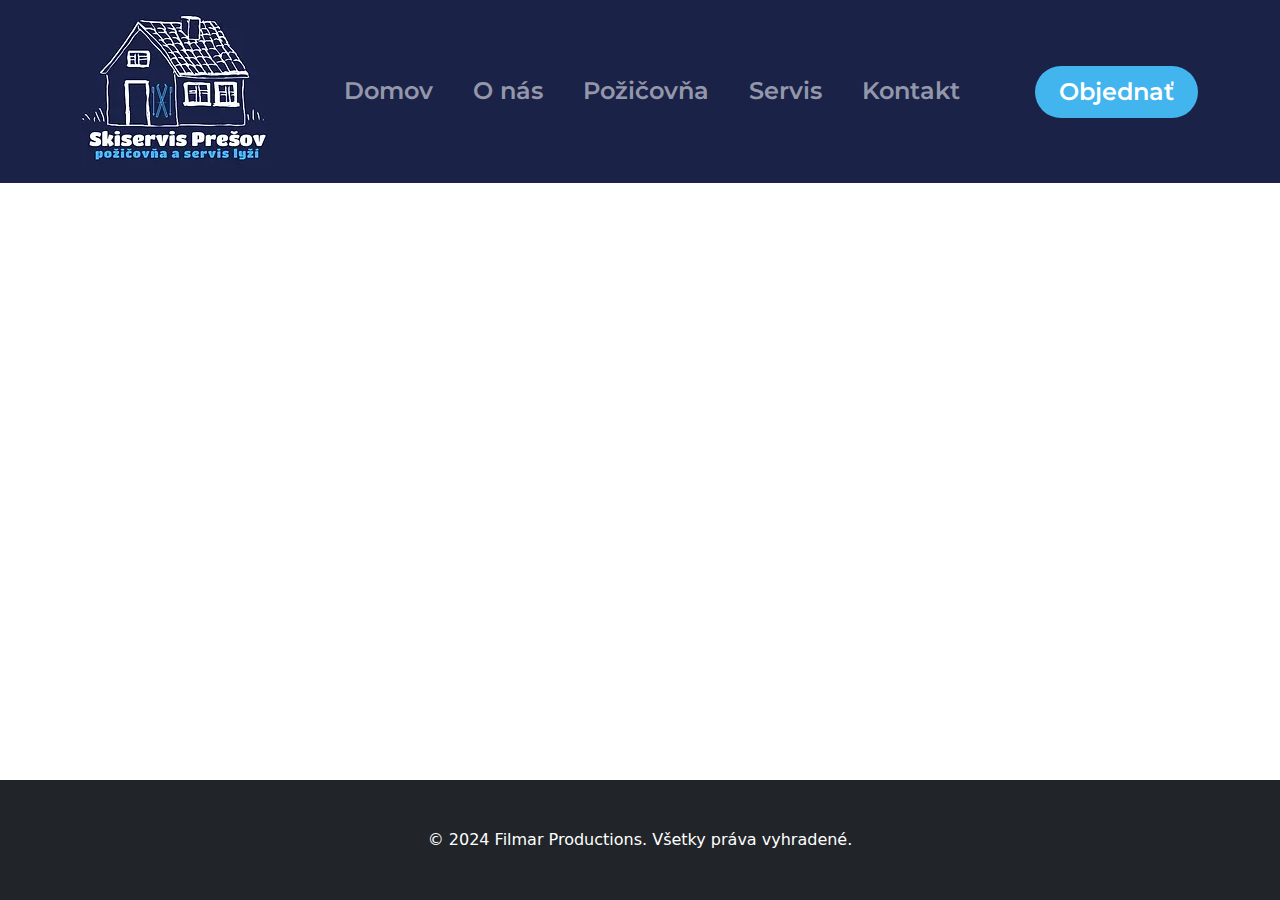
==== about.html @ d63921e6 "oprava" ====
<!DOCTYPE html>
<html lang="sk">
<head>
    <meta charset="utf-8">
    <meta name="viewport" content="width=device-width, initial-scale=1.0">
    <link href="https://cdn.jsdelivr.net/npm/bootstrap@5.3.3/dist/css/bootstrap.min.css" rel="stylesheet" integrity="sha384-QWTKZyjpPEjISv5WaRU9OFeRpok6YctnYmDr5pNlyT2bRjXh0JMhjY6hW+ALEwIH" crossorigin="anonymous">
    <link rel="stylesheet" type="text/css" href="css/style.css">
    <title>Požičovňa lyží Prešov - Skiservis Sabinovská</title>    
    <link rel="icon" sizes="192x192" href="images/icon.png" type="image/png">
    <meta name="description" content="Skiservis Prešov - požičovňa, predaj a servis lyží a lyžiarskeho výstroja, sezónne výpožičky setov pre deti aj dospelých, výstroj na lyžiarsky zájazd, krátkodobé výpožičky, servis a údržba lyží, bežecké lyže, snowboard">
</head>
<body>
    <header>
        <nav class="navbar navbar-expand-lg navbar-dark fs-4">
            <div class="container d-flex justify-content-between align-items-center">
                <a><img class="logo" src="images/logo.jpg" alt="logo"></a>
                <button class="navbar-toggler shadow-none border-0" type="button" data-bs-toggle="collapse" data-bs-target="#navbarSupportedContent" aria-controls="navbarSupportedContent" aria-expanded="false" aria-label="Toggle navigation">
                    <span class="navbar-toggler-icon"></span>
                </button>
              <div class="collapse navbar-collapse justify-content-center" id="navbarSupportedContent">
                <ul class="nav-text navbar-nav nav-underline text-nowrap">
                    <li class="nav-item p-1"><a class="nav-link" href="index.html">Domov</a></li>
                    <li class="nav-item p-1"><a class="nav-link" href="about.html">O nás</a></li>
                    <li class="nav-item p-1"><a class="nav-link" href="rental.html">Požičovňa</a></li>
                    <li class="nav-item p-1"><a class="nav-link" href="service.html">Servis</a></li>
                    <li class="nav-item p-1"><a class="nav-link" href="contact.html">Kontakt</a></li>
                </ul>
              </div>
              <a href="order.html"><button class="nav-text text-white shadow-none border-0 px-4 py-2 rounded-5 my-4">Objednať</button></a>
            </div>
          </nav>
    </header>

    <main>
        <div class="container-fluid">

        </div>
    </main>

    <footer class="bg-dark text-white p-5 fixed-bottom">
        <div class="container">            
          <div class="justify-content-center text-center">
            <p class="mb-0">&copy; 2024 Filmar Productions. Všetky práva vyhradené.</p>
          </div>
        </div>
    </footer>
    





    <script src="https://cdn.jsdelivr.net/npm/@popperjs/core@2.11.8/dist/umd/popper.min.js" integrity="sha384-I7E8VVD/ismYTF4hNIPjVp/Zjvgyol6VFvRkX/vR+Vc4jQkC+hVqc2pM8ODewa9r" crossorigin="anonymous"></script>
    <script src="https://cdn.jsdelivr.net/npm/bootstrap@5.3.3/dist/js/bootstrap.min.js" integrity="sha384-0pUGZvbkm6XF6gxjEnlmuGrJXVbNuzT9qBBavbLwCsOGabYfZo0T0to5eqruptLy" crossorigin="anonymous"></script>
</body>
</html>
---- css/style.css ----
@import url('https://fonts.googleapis.com/css2?family=Montserrat:ital,wght@0,100..900;1,100..900&display=swap');

nav {
    background-color: #1b2248;
}

header {
    font-family: "Montserrat", sans-serif;
    font-weight: 600;
    font-size: 18px;
}

header button {
    background-color: rgba(67, 181, 238, 1);
    font-weight: 600;
}

header button:hover {
    background-color: rgba(67, 181, 238, 0.8);
}

@media (max-width: 1200px) {
    .nav-text {
        font-size: 20px;
    }
}
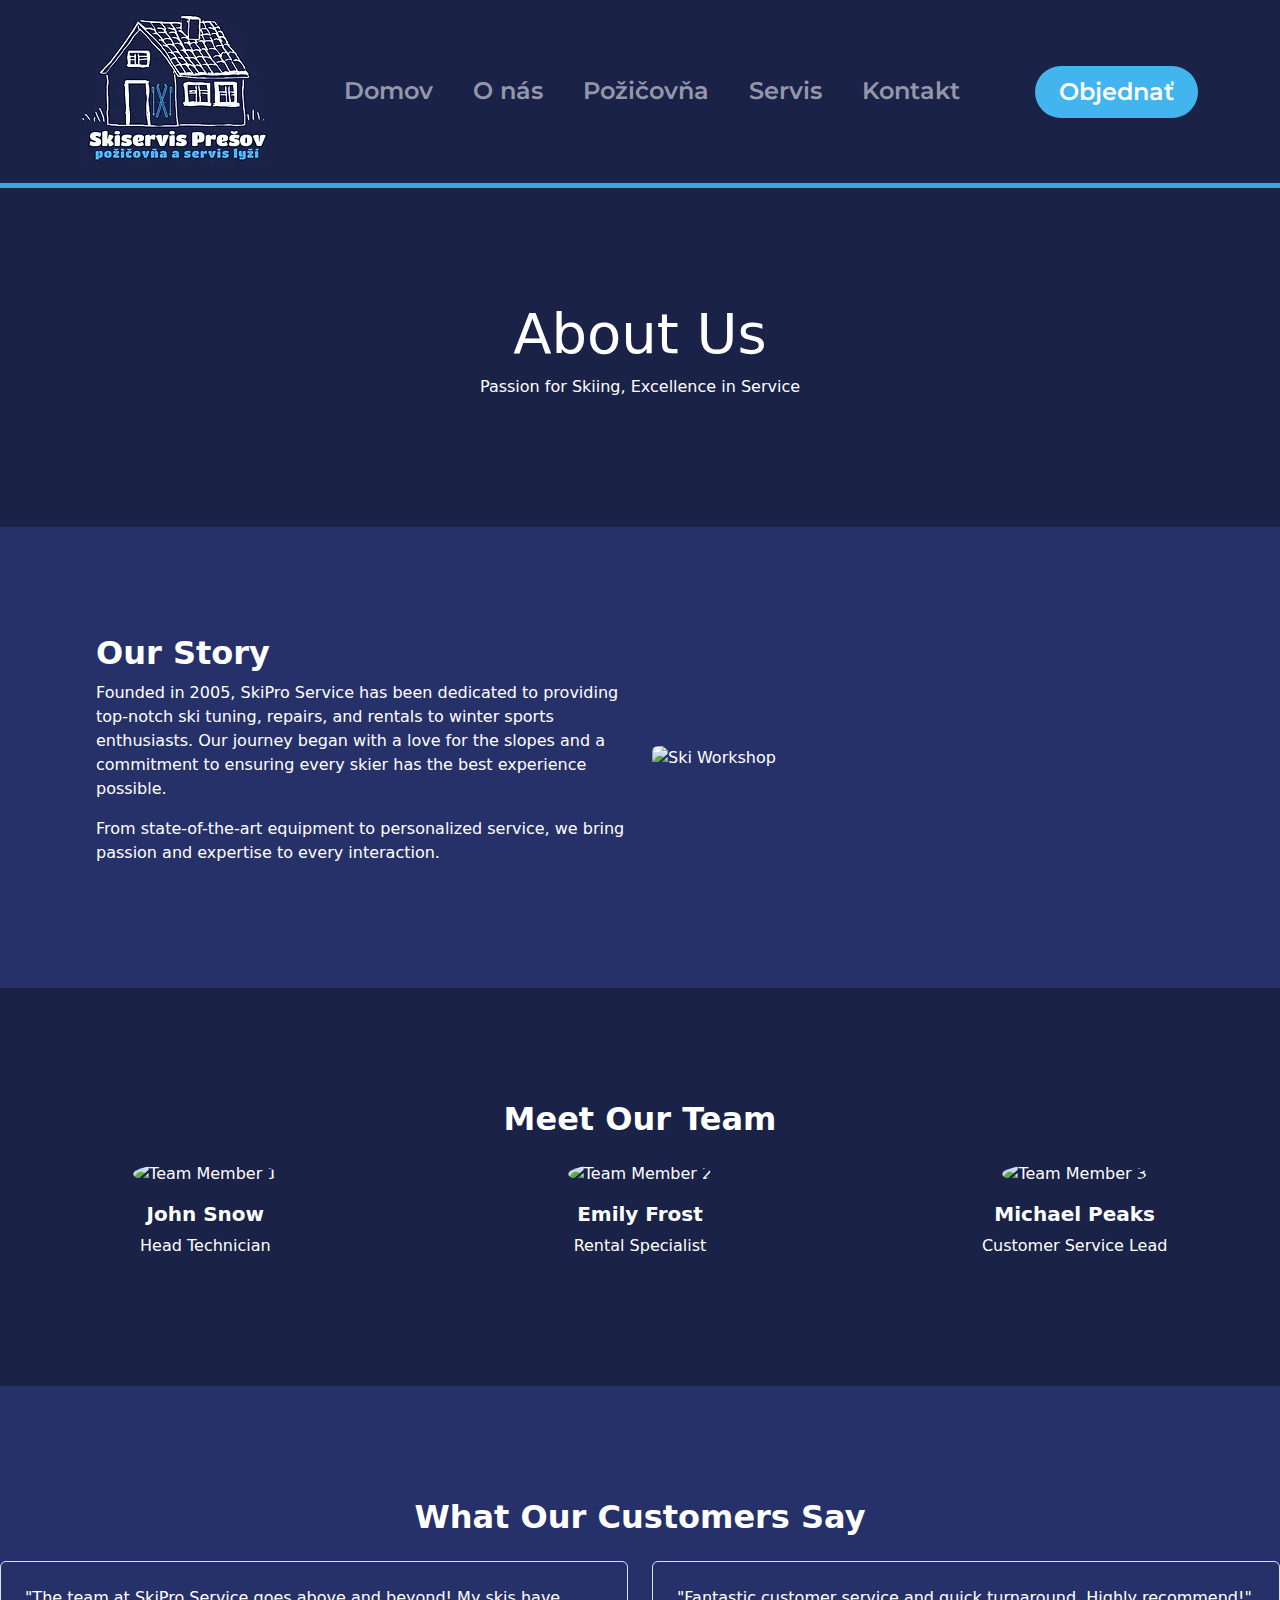
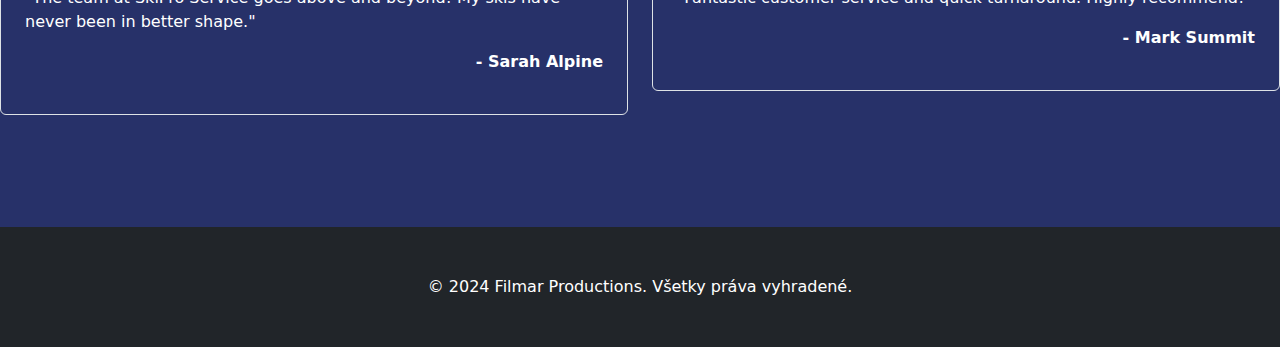
==== commit d095b9f2: "temp about, contact" ====
--- a/about.html
+++ b/about.html
@@ -32,17 +32,86 @@
     </header>
 
     <main>
-        <div class="container-fluid">
+      <section class="text-white text-center py-5">
+        <div class="container-fluid maintext2">
+            <h1 class="display-4">About Us</h1>
+            <p>Passion for Skiing, Excellence in Service</p>
+        </div>
+    </section>
 
+    <!-- Story Section -->
+    <section class="p-5 maintext1">
+        <div class="container-fluid maintext1 px-5">
+            <div class="row align-items-center">
+                <div class="col-md-6 align-items-center">
+                    <h2 class="fw-bold">Our Story</h2>
+                    <p>Founded in 2005, SkiPro Service has been dedicated to providing top-notch ski tuning, repairs, and rentals to winter sports enthusiasts. Our journey began with a love for the slopes and a commitment to ensuring every skier has the best experience possible.</p>
+                    <p>From state-of-the-art equipment to personalized service, we bring passion and expertise to every interaction.</p>
+                </div>
+                <div class="col-md-6">
+                    <img src="https://via.placeholder.com/500" alt="Ski Workshop" class="img-fluid rounded">
+                </div>
+            </div>
         </div>
+    </section>
+
+    <!-- Team Section -->
+    <section class="py-5">
+        <div class="container-fluid maintext2">
+            <h2 class="text-center fw-bold mb-4">Meet Our Team</h2>
+            <div class="row g-4">
+                <!-- Team Member 1 -->
+                <div class="col-md-4 text-center">
+                    <img src="https://via.placeholder.com/150" alt="Team Member 1" class="img-fluid rounded-circle mb-3">
+                    <h5 class="fw-bold">John Snow</h5>
+                    <p>Head Technician</p>
+                </div>
+                <!-- Team Member 2 -->
+                <div class="col-md-4 text-center">
+                    <img src="https://via.placeholder.com/150" alt="Team Member 2" class="img-fluid rounded-circle mb-3">
+                    <h5 class="fw-bold">Emily Frost</h5>
+                    <p>Rental Specialist</p>
+                </div>
+                <!-- Team Member 3 -->
+                <div class="col-md-4 text-center">
+                    <img src="https://via.placeholder.com/150" alt="Team Member 3" class="img-fluid rounded-circle mb-3">
+                    <h5 class="fw-bold">Michael Peaks</h5>
+                    <p>Customer Service Lead</p>
+                </div>
+            </div>
+        </div>
+    </section>
+
+    <!-- Testimonials Section -->
+    <section class="py-5 maintext1">
+        <div class="container-fluid maintext1">
+            <h2 class="text-center fw-bold mb-4">What Our Customers Say</h2>
+            <div class="row g-4">
+                <!-- Testimonial 1 -->
+                <div class="col-md-6">
+                    <div class="p-4 border rounded">
+                        <p>"The team at SkiPro Service goes above and beyond! My skis have never been in better shape."</p>
+                        <p class="fw-bold text-end">- Sarah Alpine</p>
+                    </div>
+                </div>
+                <!-- Testimonial 2 -->
+                <div class="col-md-6">
+                    <div class="p-4 border rounded">
+                        <p>"Fantastic customer service and quick turnaround. Highly recommend!"</p>
+                        <p class="fw-bold text-end">- Mark Summit</p>
+                    </div>
+                </div>
+            </div>
+        </div>
+    </section>
     </main>
 
-    <footer class="bg-dark text-white p-5 fixed-bottom">
-        <div class="container">            
-          <div class="justify-content-center text-center">
-            <p class="mb-0">&copy; 2024 Filmar Productions. Všetky práva vyhradené.</p>
-          </div>
+    <footer class="bg-dark text-white p-5">
+      <div class="container">            
+        <div class="justify-content-center text-center">
+          <p class="mb-0">&copy; 2024 Filmar Productions. Všetky práva vyhradené.</p>
         </div>
+      </div>
     </footer>
     
 
--- a/css/style.css
+++ b/css/style.css
@@ -1,6 +1,26 @@
 @import url('https://fonts.googleapis.com/css2?family=Montserrat:ital,wght@0,100..900;1,100..900&display=swap');
 
+body {
+    background-color: #1b2248;
+}
+
 nav {
+    background-color: #1b2248;
+    border-bottom: 5px solid rgba(67, 181, 238, 0.9);
+}
+
+main {
+    color: white;
+}
+
+.maintext1 {
+    padding: 5% 0;
+    background-color: #273169;
+
+}
+
+.maintext2 {
+    padding: 5% 0;
     background-color: #1b2248;
 }
 
@@ -23,4 +43,13 @@
     .nav-text {
         font-size: 20px;
     }
+}
+
+.c-item {
+    height: 600px;
+}
+
+.c-img {
+    height: 100%;
+    object-fit: cover;
 }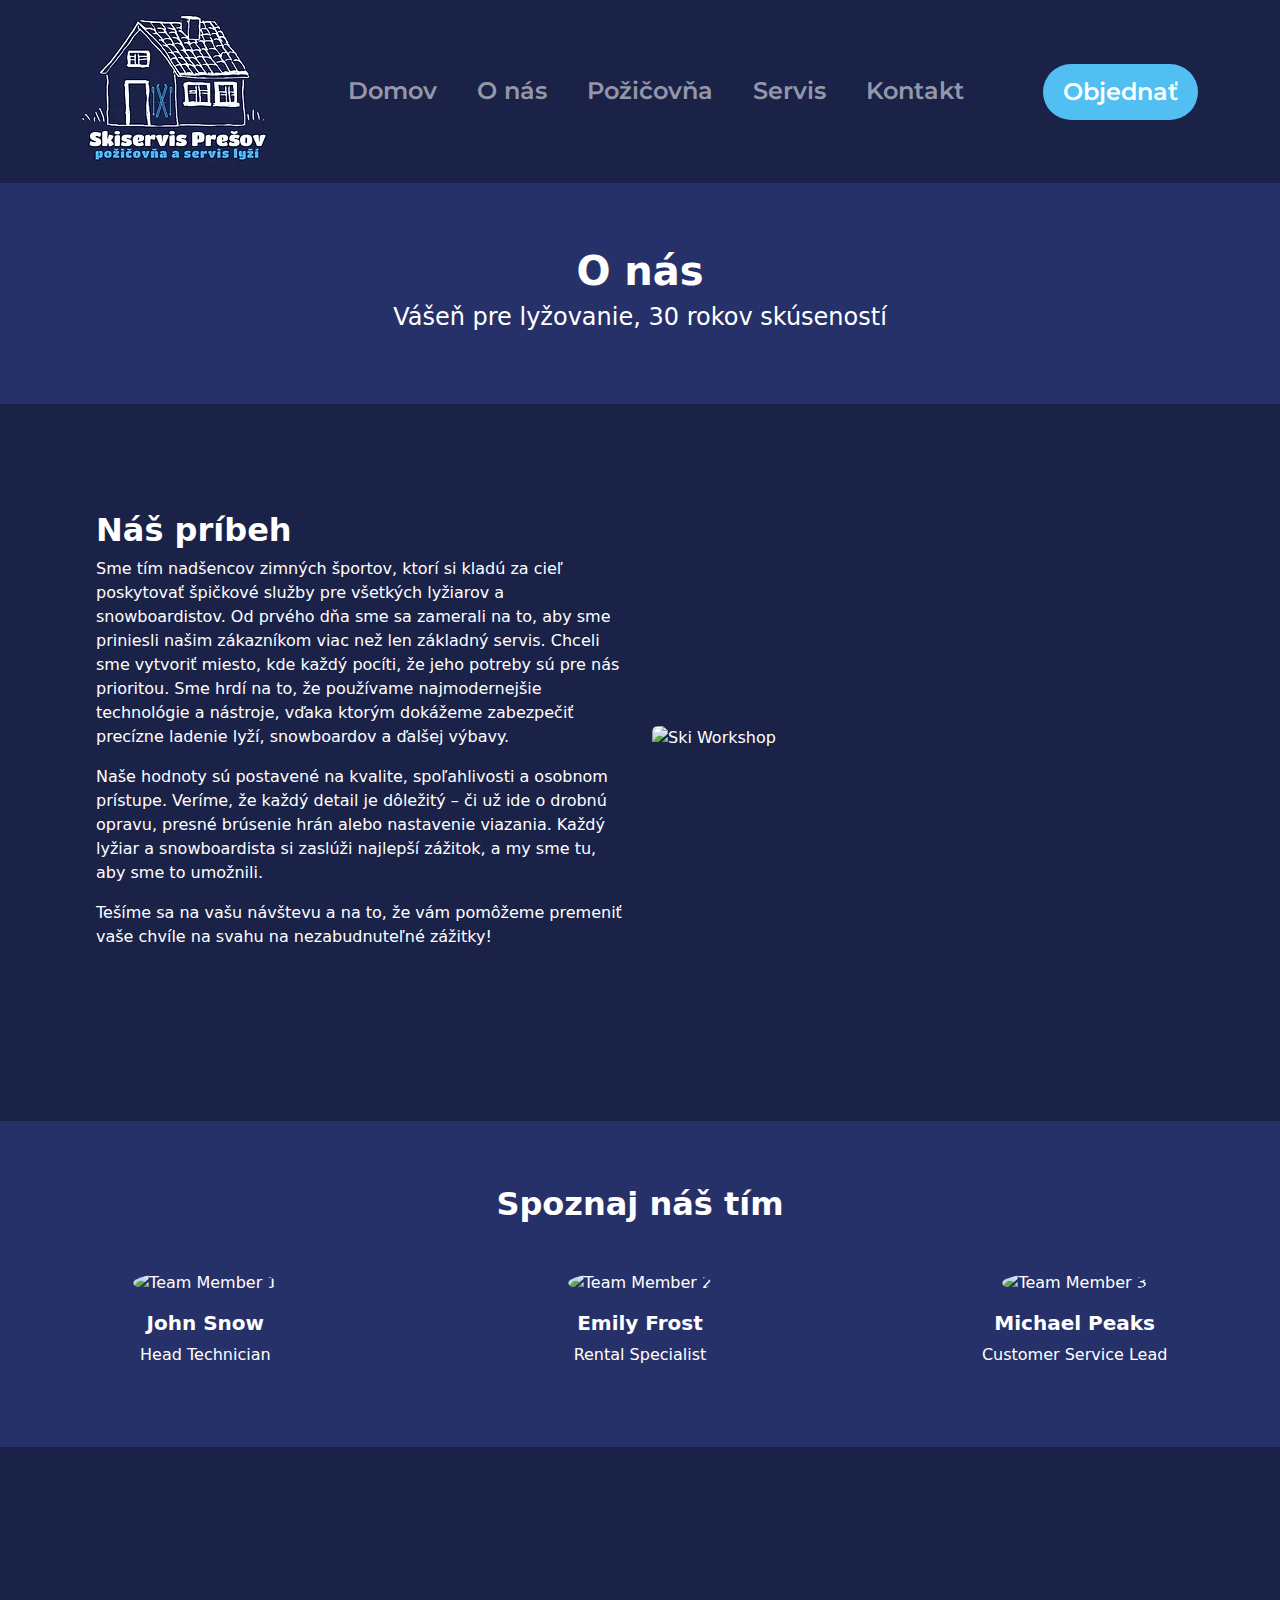
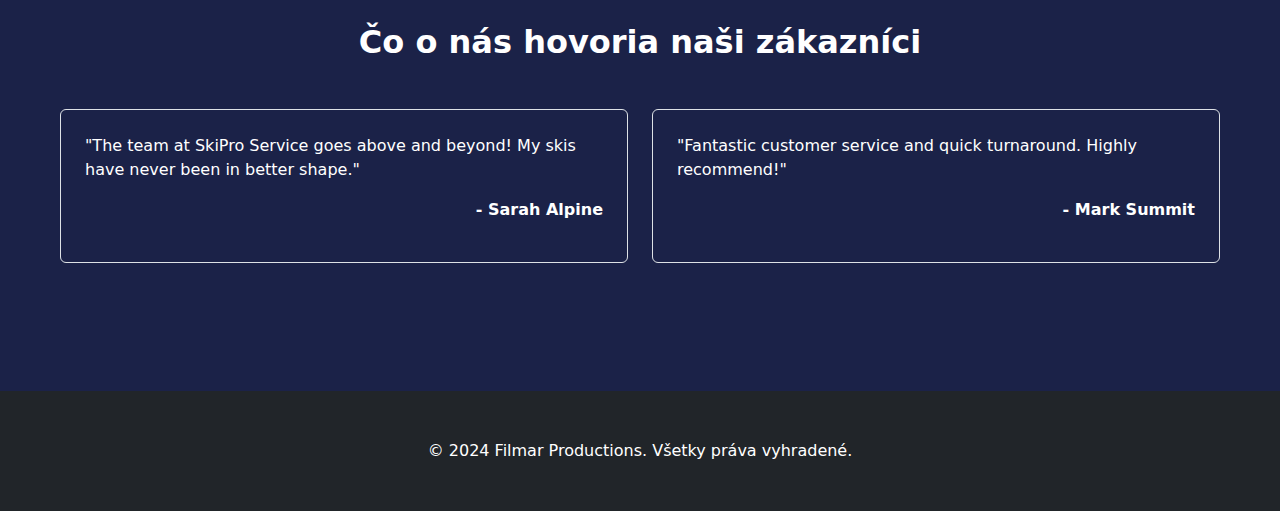
==== commit 56dd3a71: "uprava dizajnu domov, o nas" ====
--- a/about.html
+++ b/about.html
@@ -26,39 +26,45 @@
                     <li class="nav-item p-1"><a class="nav-link" href="contact.html">Kontakt</a></li>
                 </ul>
               </div>
-              <a href="order.html"><button class="nav-text text-white shadow-none border-0 px-4 py-2 rounded-5 my-4">Objednať</button></a>
+              <a href="order.html"><div class="custom-btn">Objednať</div></a>
             </div>
           </nav>
     </header>
 
     <main>
-      <section class="text-white text-center py-5">
-        <div class="container-fluid maintext2">
-            <h1 class="display-4">About Us</h1>
-            <p>Passion for Skiing, Excellence in Service</p>
+        <div class="maintext1">
+
+            <div class="row">
+              <div class="col-12 text-center">
+                <h1 class="fw-bold">O nás</h1>
+                <h4>Vášeň pre lyžovanie, 30 rokov skúseností</h4>
+
+              </div>
+            </div>
+  
         </div>
-    </section>
 
     <!-- Story Section -->
-    <section class="p-5 maintext1">
-        <div class="container-fluid maintext1 px-5">
+    <div class="p-5 maintext2">
+        <div class="container-fluid maintext2 px-5">
             <div class="row align-items-center">
-                <div class="col-md-6 align-items-center">
-                    <h2 class="fw-bold">Our Story</h2>
-                    <p>Founded in 2005, SkiPro Service has been dedicated to providing top-notch ski tuning, repairs, and rentals to winter sports enthusiasts. Our journey began with a love for the slopes and a commitment to ensuring every skier has the best experience possible.</p>
-                    <p>From state-of-the-art equipment to personalized service, we bring passion and expertise to every interaction.</p>
+                <div class="col-md-6">
+                    <h2 class="fw-bold">Náš príbeh</h2>
+                    <p>Sme tím nadšencov zimných športov, ktorí si kladú za cieľ poskytovať špičkové služby pre všetkých lyžiarov a snowboardistov. Od prvého dňa sme sa zamerali na to, aby sme priniesli našim zákazníkom viac než len základný servis. Chceli sme vytvoriť miesto, kde každý pocíti, že jeho potreby sú pre nás prioritou. Sme hrdí na to, že používame najmodernejšie technológie a nástroje, vďaka ktorým dokážeme zabezpečiť precízne ladenie lyží, snowboardov a ďalšej výbavy.</p>
+                    <p>Naše hodnoty sú postavené na kvalite, spoľahlivosti a osobnom prístupe. Veríme, že každý detail je dôležitý – či už ide o drobnú opravu, presné brúsenie hrán alebo nastavenie viazania. Každý lyžiar a snowboardista si zaslúži najlepší zážitok, a my sme tu, aby sme to umožnili.</p>
+                    <p>Tešíme sa na vašu návštevu a na to, že vám pomôžeme premeniť vaše chvíle na svahu na nezabudnuteľné zážitky!</p>
                 </div>
                 <div class="col-md-6">
                     <img src="https://via.placeholder.com/500" alt="Ski Workshop" class="img-fluid rounded">
                 </div>
             </div>
         </div>
-    </section>
+    </div>
 
     <!-- Team Section -->
-    <section class="py-5">
-        <div class="container-fluid maintext2">
-            <h2 class="text-center fw-bold mb-4">Meet Our Team</h2>
+    <div class="py-5">
+        <div class="container-fluid maintext1">
+            <h2 class="text-center fw-bold mb-5">Spoznaj náš tím</h2>
             <div class="row g-4">
                 <!-- Team Member 1 -->
                 <div class="col-md-4 text-center">
@@ -80,13 +86,13 @@
                 </div>
             </div>
         </div>
-    </section>
+    </div>
 
     <!-- Testimonials Section -->
-    <section class="py-5 maintext1">
-        <div class="container-fluid maintext1">
-            <h2 class="text-center fw-bold mb-4">What Our Customers Say</h2>
-            <div class="row g-4">
+    <div class="maintext2">
+        <div class="container-fluid maintext2">
+            <h2 class="text-center fw-bold mb-5">Čo o nás hovoria naši zákazníci</h2>
+            <div class="row g-4 mx-5">
                 <!-- Testimonial 1 -->
                 <div class="col-md-6">
                     <div class="p-4 border rounded">
@@ -103,7 +109,7 @@
                 </div>
             </div>
         </div>
-    </section>
+    </div>
     </main>
 
     <footer class="bg-dark text-white p-5">
--- a/css/style.css
+++ b/css/style.css
@@ -6,7 +6,6 @@
 
 nav {
     background-color: #1b2248;
-    border-bottom: 5px solid rgba(67, 181, 238, 0.9);
 }
 
 main {
@@ -24,19 +23,26 @@
     background-color: #1b2248;
 }
 
+
 header {
     font-family: "Montserrat", sans-serif;
     font-weight: 600;
     font-size: 18px;
 }
 
-header button {
-    background-color: rgba(67, 181, 238, 1);
+.custom-btn {
+    background-color: #51bff2;
+    color: white;
     font-weight: 600;
+    border: none;
+    border-radius: 30px;
+    padding: 10px 20px;
+    text-decoration: none;
+    display: inline-block;
 }
 
-header button:hover {
-    background-color: rgba(67, 181, 238, 0.8);
+.custom-btn:hover {
+    background-color: #45a6d6; 
 }
 
 @media (max-width: 1200px) {
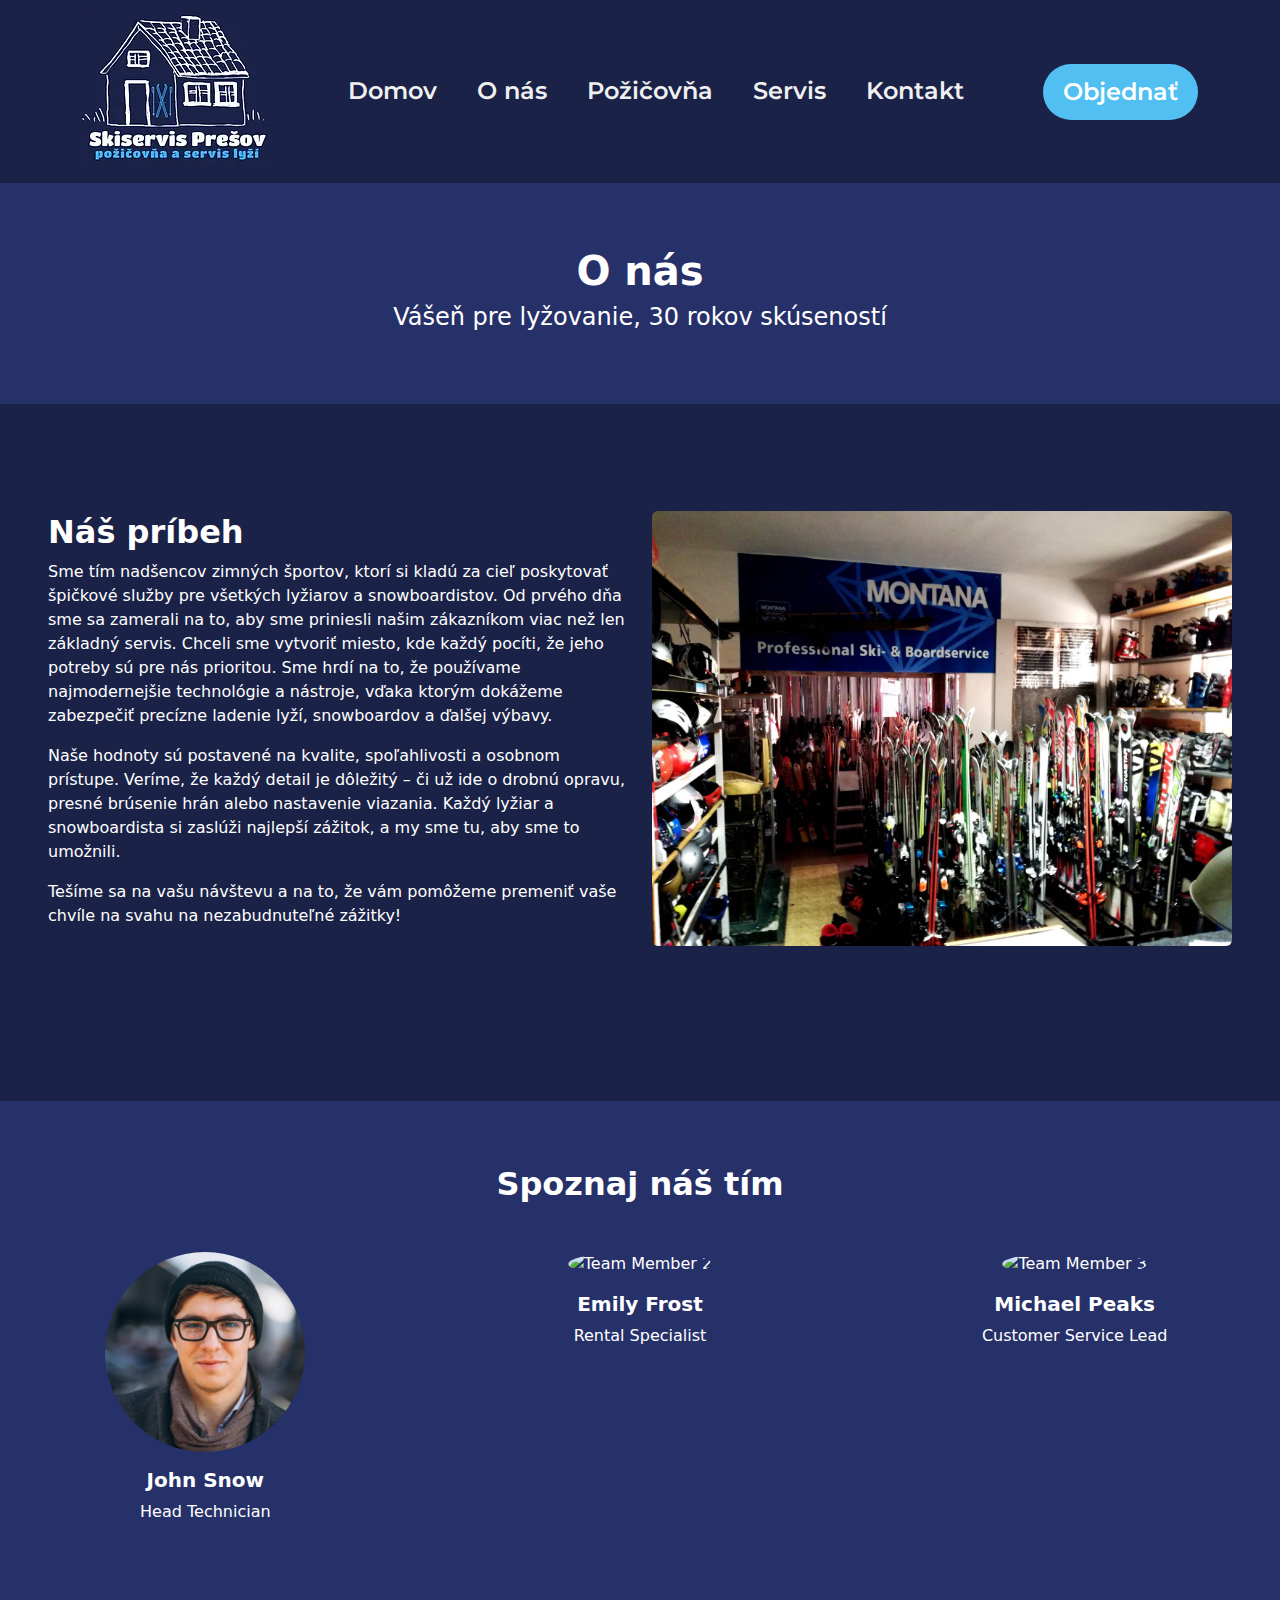
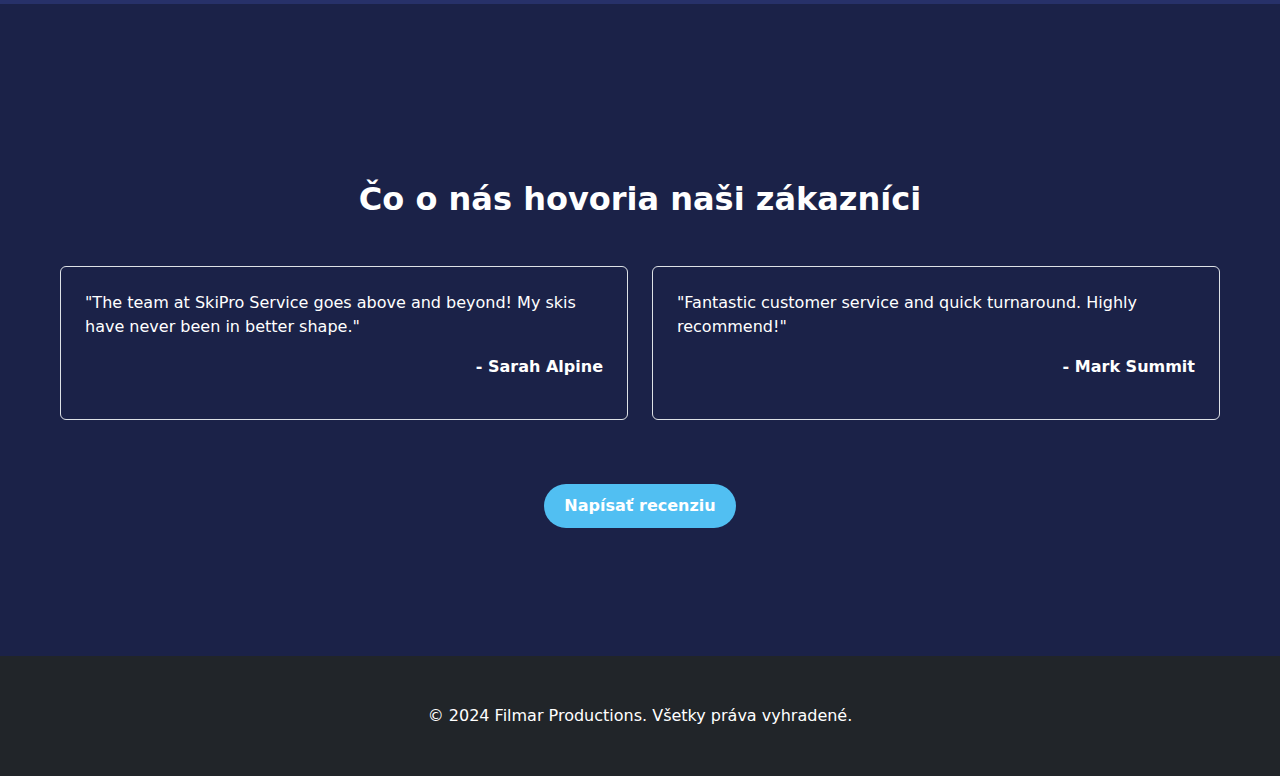
==== commit 493ad551: "design improvement" ====
--- a/about.html
+++ b/about.html
@@ -46,7 +46,7 @@
 
     <!-- Story Section -->
     <div class="p-5 maintext2">
-        <div class="container-fluid maintext2 px-5">
+        <div class="container-fluid maintext2">
             <div class="row align-items-center">
                 <div class="col-md-6">
                     <h2 class="fw-bold">Náš príbeh</h2>
@@ -55,7 +55,7 @@
                     <p>Tešíme sa na vašu návštevu a na to, že vám pomôžeme premeniť vaše chvíle na svahu na nezabudnuteľné zážitky!</p>
                 </div>
                 <div class="col-md-6">
-                    <img src="https://via.placeholder.com/500" alt="Ski Workshop" class="img-fluid rounded">
+                    <img src="images/aboutpic.jpg" alt="Ski Workshop" class="img-fluid rounded">
                 </div>
             </div>
         </div>
@@ -68,19 +68,19 @@
             <div class="row g-4">
                 <!-- Team Member 1 -->
                 <div class="col-md-4 text-center">
-                    <img src="https://via.placeholder.com/150" alt="Team Member 1" class="img-fluid rounded-circle mb-3">
+                    <img src="images/profile1.jpg" alt="Team Member 1" class="img-fluid rounded-circle mb-3 w-100" style="max-width: 200px; height: 200px; object-fit: cover;">
                     <h5 class="fw-bold">John Snow</h5>
                     <p>Head Technician</p>
                 </div>
                 <!-- Team Member 2 -->
                 <div class="col-md-4 text-center">
-                    <img src="https://via.placeholder.com/150" alt="Team Member 2" class="img-fluid rounded-circle mb-3">
+                    <img src="images/profile2.jpg" alt="Team Member 2" class="img-fluid rounded-circle mb-3 w-100" style="max-width: 200px; height: 200px; object-fit: cover;">
                     <h5 class="fw-bold">Emily Frost</h5>
                     <p>Rental Specialist</p>
                 </div>
                 <!-- Team Member 3 -->
                 <div class="col-md-4 text-center">
-                    <img src="https://via.placeholder.com/150" alt="Team Member 3" class="img-fluid rounded-circle mb-3">
+                    <img src="images/profile3.jpg" alt="Team Member 3" class="img-fluid rounded-circle mb-3 w-100" style="max-width: 200px; height: 200px; object-fit: cover;">
                     <h5 class="fw-bold">Michael Peaks</h5>
                     <p>Customer Service Lead</p>
                 </div>
@@ -108,6 +108,12 @@
                     </div>
                 </div>
             </div>
+
+            <div class="col-12 text-center pt-5">
+                <a href="#"><div class="custom-btn mt-3">Napísať recenziu</div></a>
+            </div>
+  
+
         </div>
     </div>
     </main>
--- a/css/style.css
+++ b/css/style.css
@@ -6,6 +6,10 @@
 
 nav {
     background-color: #1b2248;
+}
+
+.nav-link {
+    color: #f0f0f0;
 }
 
 main {
@@ -58,4 +62,54 @@
 .c-img {
     height: 100%;
     object-fit: cover;
-}+}
+
+
+.custom-caption {
+    top: 55%; 
+    left: 15%; 
+    transform: translateY(-50%); 
+    text-align: left; 
+    z-index: 2;
+}
+
+.custom-caption h1 {
+    font-size: 3rem; 
+    font-weight: bold;
+    color: #ffffff;
+    text-shadow: 8px 8px 20px rgba(0, 0, 0, 1); 
+}
+
+.custom-caption p {
+    font-size: 1.5rem; 
+    font-weight: bold;
+    text-shadow: 8px 8px 20px rgba(0, 0, 0, 1); 
+    margin-top: 10px;
+}
+
+.carousel-caption {
+    position: absolute;
+    width: auto; 
+    max-width: 50%; 
+}
+
+.overlay {
+    position: absolute;
+    top: 0;
+    left: 0;
+    width: 100%;
+    height: 100%;
+    background-color: rgba(0, 0, 0, 0.1); 
+    z-index: 1;
+}
+
+form {
+    background-color: #273169;
+}
+
+.accordion-button {
+    background-color: #273169; 
+    color: white;
+    padding: 1.5rem;
+    font-size: large;
+}
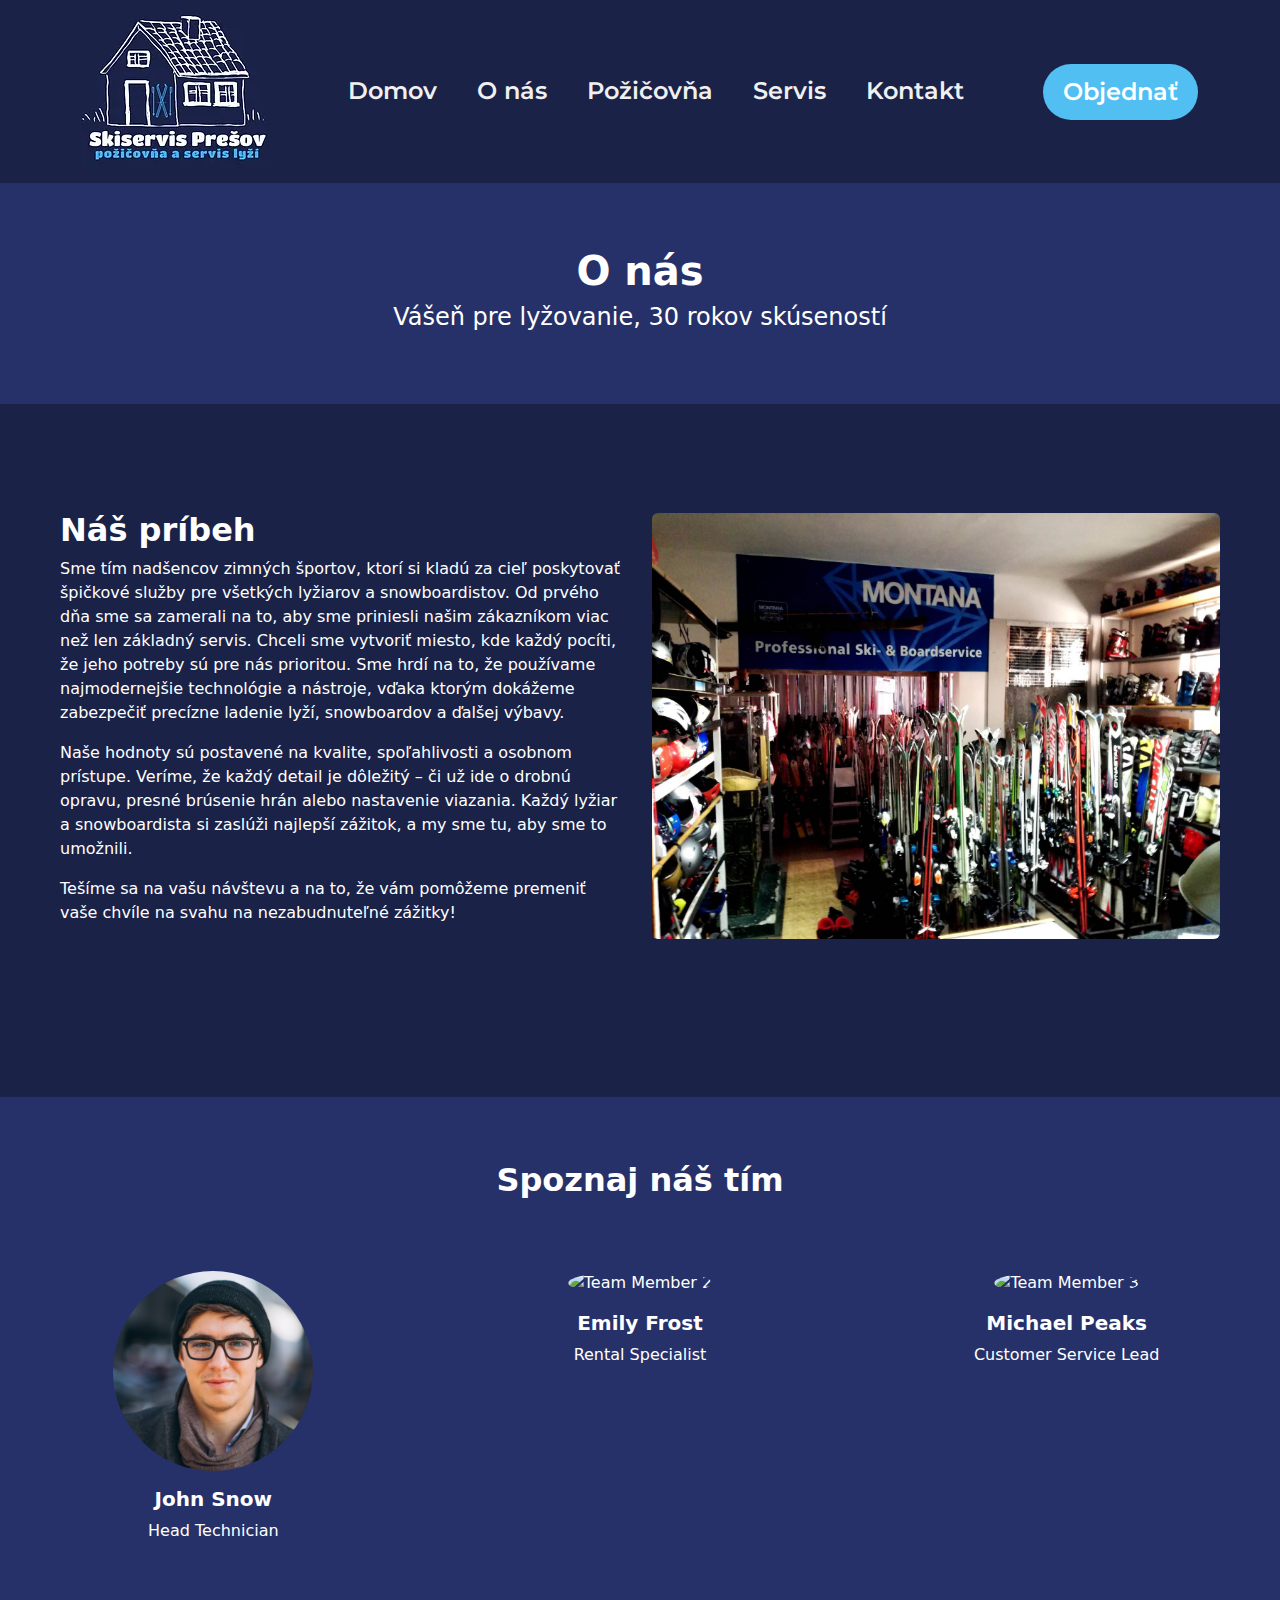
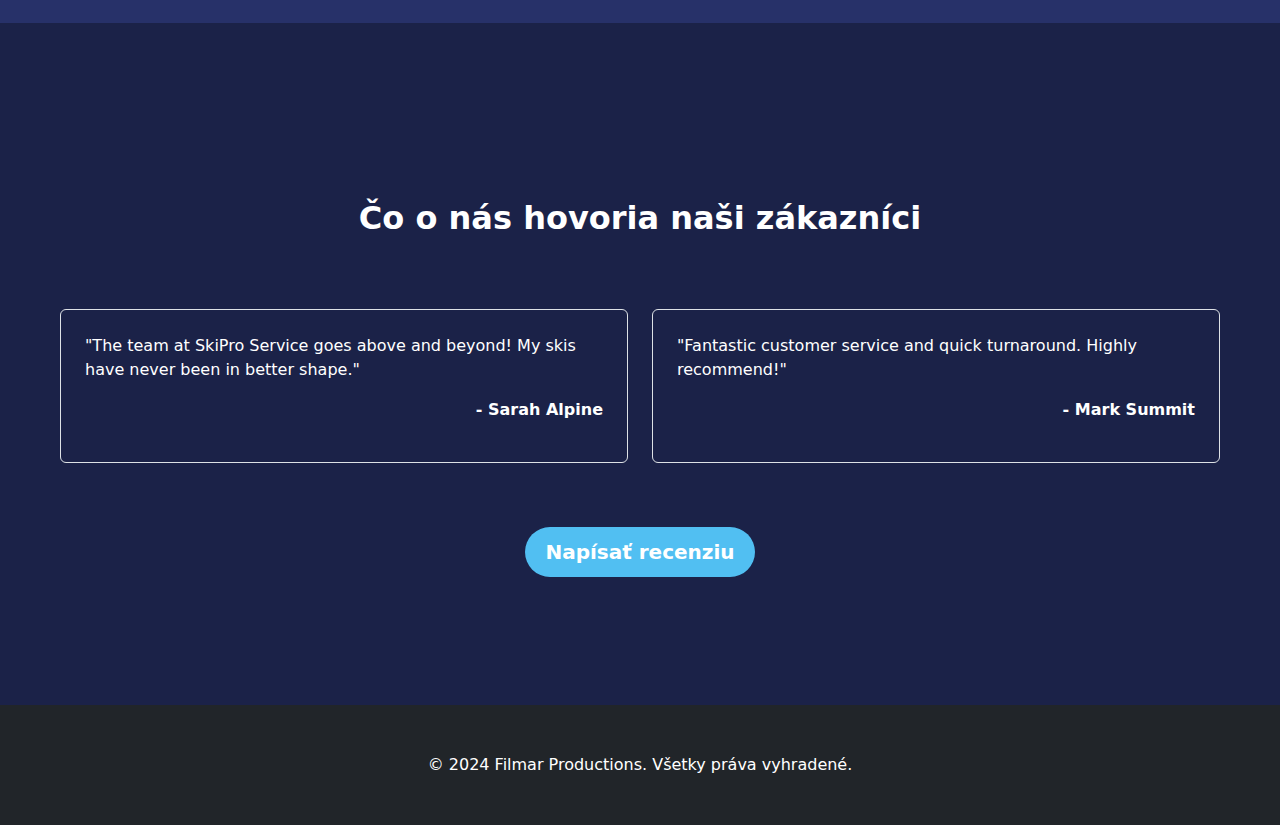
==== commit ae9f20b5: "rental. service final design" ====
--- a/about.html
+++ b/about.html
@@ -44,7 +44,6 @@
   
         </div>
 
-    <!-- Story Section -->
     <div class="p-5 maintext2">
         <div class="container-fluid maintext2">
             <div class="row align-items-center">
@@ -61,24 +60,20 @@
         </div>
     </div>
 
-    <!-- Team Section -->
     <div class="py-5">
         <div class="container-fluid maintext1">
             <h2 class="text-center fw-bold mb-5">Spoznaj náš tím</h2>
             <div class="row g-4">
-                <!-- Team Member 1 -->
                 <div class="col-md-4 text-center">
                     <img src="images/profile1.jpg" alt="Team Member 1" class="img-fluid rounded-circle mb-3 w-100" style="max-width: 200px; height: 200px; object-fit: cover;">
                     <h5 class="fw-bold">John Snow</h5>
                     <p>Head Technician</p>
                 </div>
-                <!-- Team Member 2 -->
                 <div class="col-md-4 text-center">
                     <img src="images/profile2.jpg" alt="Team Member 2" class="img-fluid rounded-circle mb-3 w-100" style="max-width: 200px; height: 200px; object-fit: cover;">
                     <h5 class="fw-bold">Emily Frost</h5>
                     <p>Rental Specialist</p>
                 </div>
-                <!-- Team Member 3 -->
                 <div class="col-md-4 text-center">
                     <img src="images/profile3.jpg" alt="Team Member 3" class="img-fluid rounded-circle mb-3 w-100" style="max-width: 200px; height: 200px; object-fit: cover;">
                     <h5 class="fw-bold">Michael Peaks</h5>
@@ -88,19 +83,16 @@
         </div>
     </div>
 
-    <!-- Testimonials Section -->
     <div class="maintext2">
         <div class="container-fluid maintext2">
             <h2 class="text-center fw-bold mb-5">Čo o nás hovoria naši zákazníci</h2>
             <div class="row g-4 mx-5">
-                <!-- Testimonial 1 -->
                 <div class="col-md-6">
                     <div class="p-4 border rounded">
                         <p>"The team at SkiPro Service goes above and beyond! My skis have never been in better shape."</p>
                         <p class="fw-bold text-end">- Sarah Alpine</p>
                     </div>
                 </div>
-                <!-- Testimonial 2 -->
                 <div class="col-md-6">
                     <div class="p-4 border rounded">
                         <p>"Fantastic customer service and quick turnaround. Highly recommend!"</p>
@@ -110,7 +102,7 @@
             </div>
 
             <div class="col-12 text-center pt-5">
-                <a href="#"><div class="custom-btn mt-3">Napísať recenziu</div></a>
+                <a href="#"><div class="custom-btn fs-5 mt-3">Napísať recenziu</div></a>
             </div>
   
 
--- a/css/style.css
+++ b/css/style.css
@@ -1,11 +1,20 @@
 @import url('https://fonts.googleapis.com/css2?family=Montserrat:ital,wght@0,100..900;1,100..900&display=swap');
 
+* {
+    margin: 0;
+    padding: 0;
+}
+
 body {
     background-color: #1b2248;
 }
 
 nav {
     background-color: #1b2248;
+}
+
+.row {
+    margin: 0;
 }
 
 .nav-link {
@@ -19,7 +28,6 @@
 .maintext1 {
     padding: 5% 0;
     background-color: #273169;
-
 }
 
 .maintext2 {
@@ -113,3 +121,118 @@
     padding: 1.5rem;
     font-size: large;
 }
+
+.accordion-button:after {
+    background-image: url("data:image/svg+xml,<svg xmlns='http://www.w3.org/2000/svg' viewBox='0 0 16 16' fill='%23cfe2ff'><path fill-rule='evenodd' d='M1.646 4.646a.5.5 0 0 1 .708 0L8 10.293l5.646-5.647a.5.5 0 0 1 .708.708l-6 6a.5.5 0 0 1-.708 0l-6-6a.5.5 0 0 1 0-.708z'/></svg>") !important;
+  }
+
+.card-rent {
+    background-color: #273169;
+}
+
+.card {
+    color:white;
+}
+
+.legend-step-1 {
+    background-color: #4CAF50; 
+}
+
+.legend-step-2 {
+    background-color: #2196F3;
+}
+
+.legend-step-3 {
+    background-color: #f44336;
+}
+
+.legend-step-4 {
+    background-color: #FF9800;
+}
+
+.legend-step-5 {
+    background-color: #9C27B0; 
+}
+
+.legend-step-6 {
+    background-color: #adb935;
+}
+
+.card-offer {
+    background-color: #273169;
+}
+
+.legend-card {
+    border-radius: 10px;
+    padding: 5px;
+    margin: 10px 0;
+}
+
+.legend-circle {
+    width: 25px;
+    height: 25px;
+    border-radius: 50%;
+    display: inline-block;
+    margin-right: 5px;
+    color: white;
+    text-align: center;
+}
+
+.highlight {
+    color: #3fff22;
+    font-weight: bold;
+}
+
+.section-heading {
+    font-weight: bold;
+    margin-bottom: 20px;
+}
+
+.gallery img {
+    border-radius: 8px;
+    transition: transform 0.3s ease;
+}
+
+.gallery img:hover {
+    transform: scale(1.05);
+}
+
+.table-section {
+    background: #1b2248;
+    border-radius: 10px;
+}
+
+.table-section th {
+    background-color: #51bff2;
+    border: 1px solid #45a6d6;
+    color: white;
+    font-weight: 700;
+    font-size: large;
+    padding: 12px;
+}
+
+.table-section td {
+    background-color: #2c3c82;
+    color: white;
+    padding: 10px;
+}
+
+.table-section tr:nth-child(even) td {
+    background-color: #1b2248;
+}
+
+.table-section tr:hover td {
+    background-color: #45a6d6;
+    color: white;
+    transition: background-color 0.3s ease;
+}
+
+.table-section .table-bordered {
+    border: 1px solid #45a6d6;
+    margin: 0px;
+}
+
+.table-secondary td {
+    background-color: #51bff2;
+    border: 1px solid #45a6d6
+}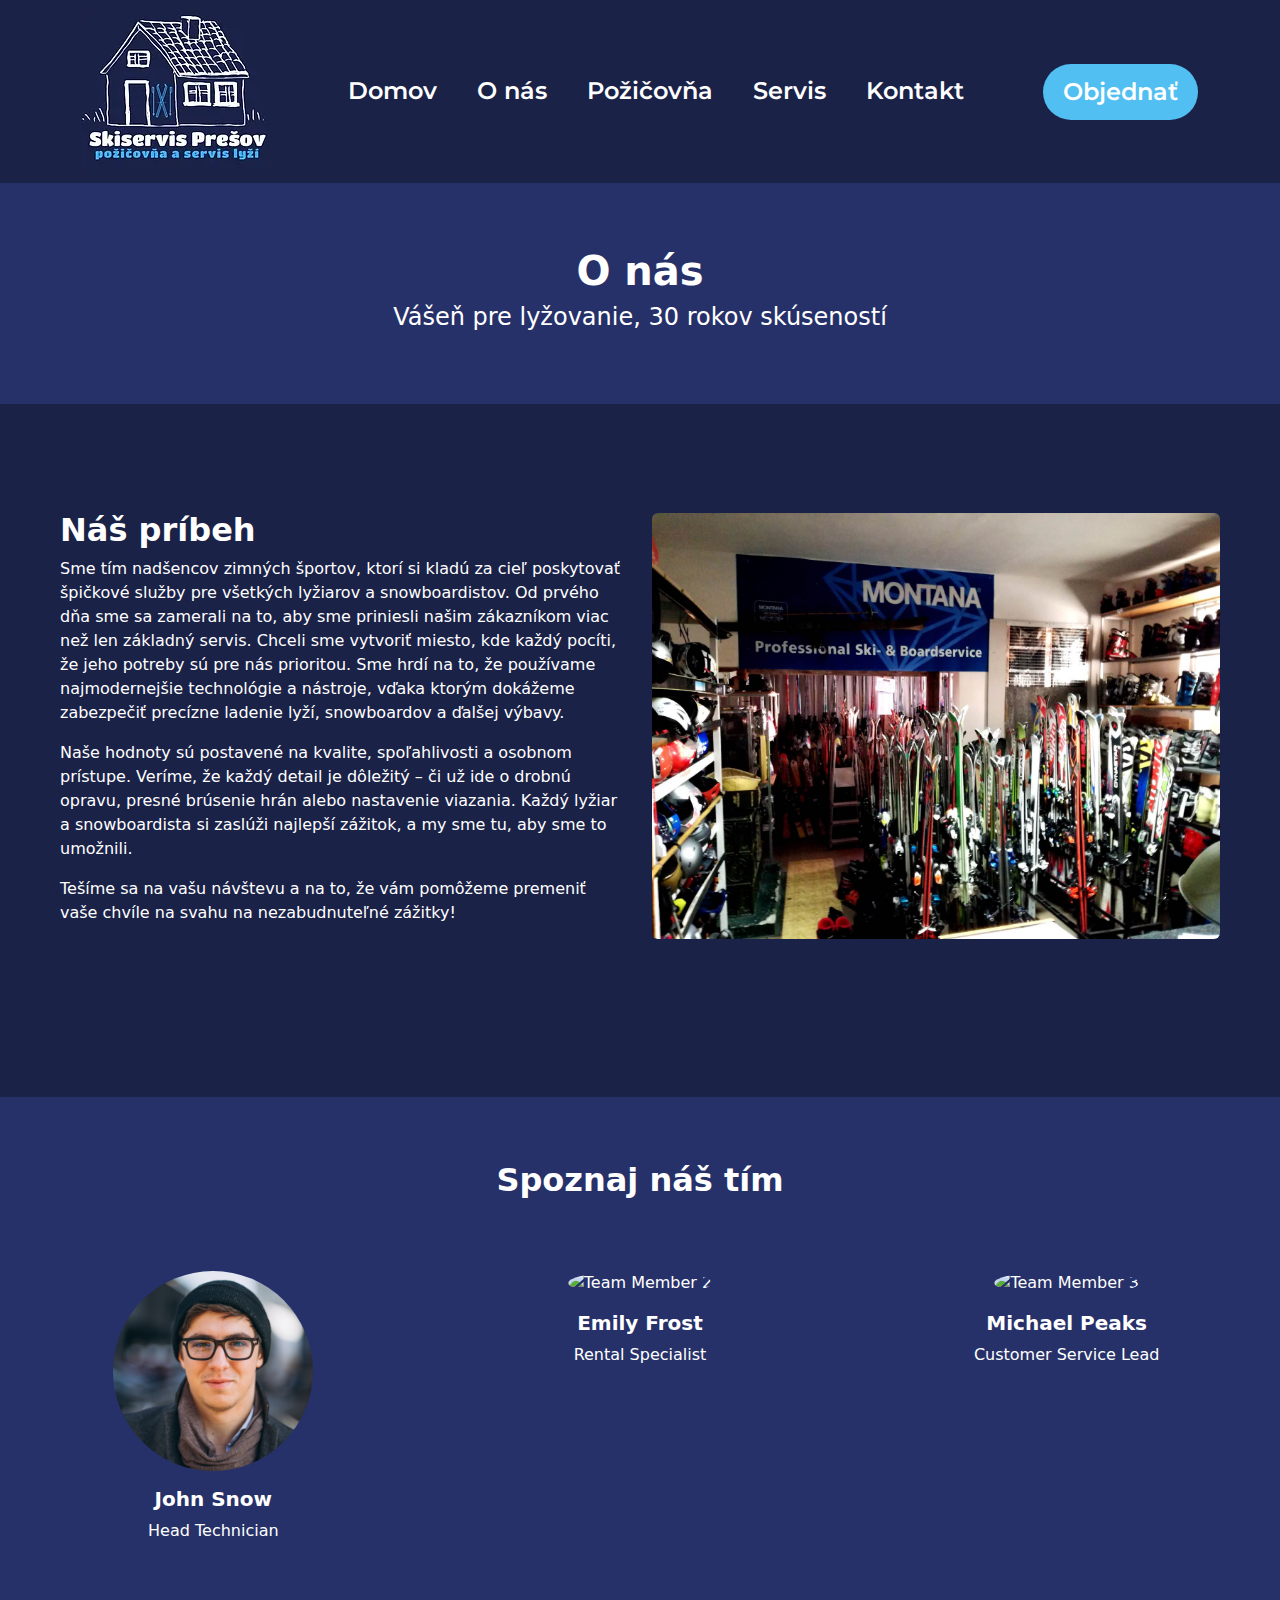
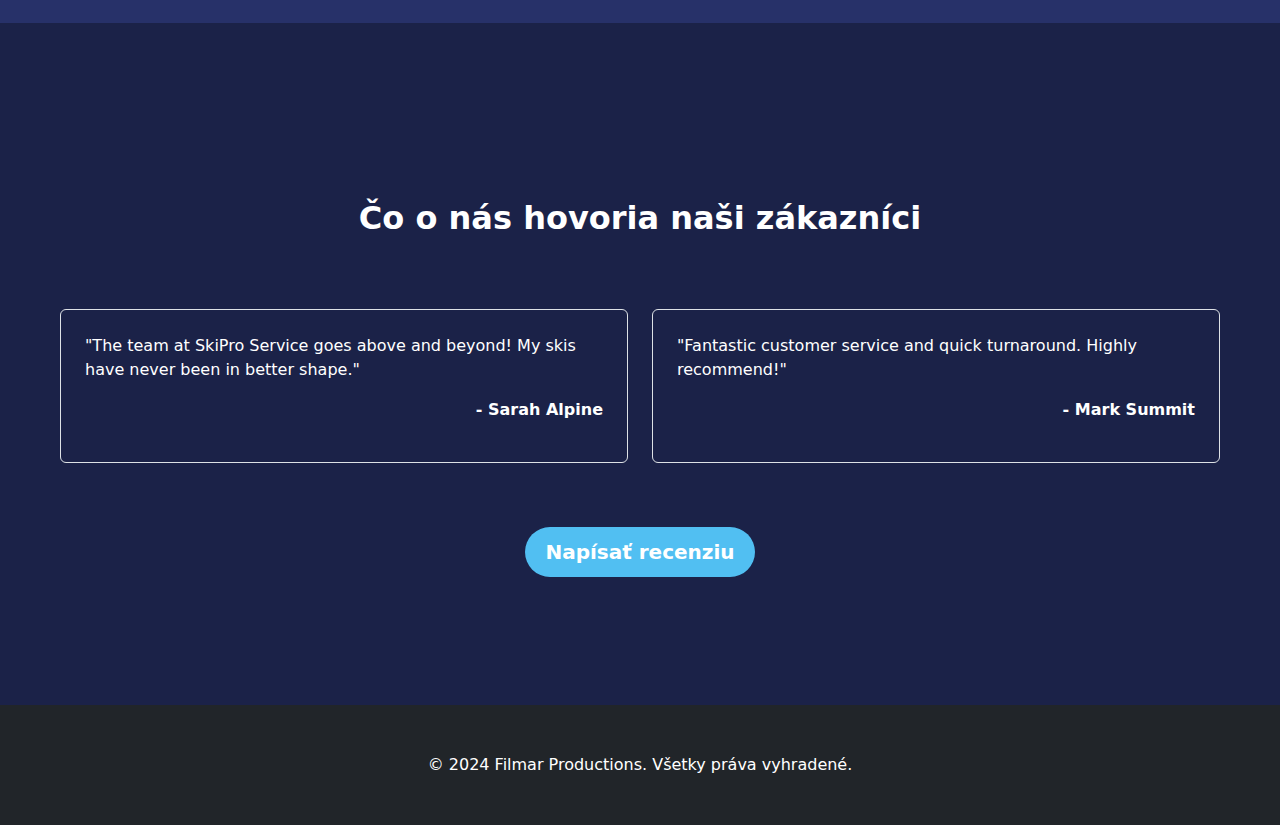
==== commit 8d93d7b0: "hamburger fix temp, rental js done" ====
--- a/about.html
+++ b/about.html
@@ -8,6 +8,7 @@
     <title>Požičovňa lyží Prešov - Skiservis Sabinovská</title>    
     <link rel="icon" sizes="192x192" href="images/icon.png" type="image/png">
     <meta name="description" content="Skiservis Prešov - požičovňa, predaj a servis lyží a lyžiarskeho výstroja, sezónne výpožičky setov pre deti aj dospelých, výstroj na lyžiarsky zájazd, krátkodobé výpožičky, servis a údržba lyží, bežecké lyže, snowboard">
+    <script src="js/script.js" defer></script>
 </head>
 <body>
     <header>
@@ -15,6 +16,8 @@
             <div class="container d-flex justify-content-between align-items-center">
                 <a><img class="logo" src="images/logo.jpg" alt="logo"></a>
                 <button class="navbar-toggler shadow-none border-0" type="button" data-bs-toggle="collapse" data-bs-target="#navbarSupportedContent" aria-controls="navbarSupportedContent" aria-expanded="false" aria-label="Toggle navigation">
+                    <span class="navbar-toggler-icon"></span>
+                    <span class="navbar-toggler-icon"></span>
                     <span class="navbar-toggler-icon"></span>
                 </button>
               <div class="collapse navbar-collapse justify-content-center" id="navbarSupportedContent">
--- a/css/style.css
+++ b/css/style.css
@@ -18,7 +18,68 @@
 }
 
 .nav-link {
-    color: #f0f0f0;
+    color: white;
+}
+
+.nav-link:hover {
+    color: #62cdff;
+}
+
+.navbar-toggler-icon {
+    display: none;
+}
+
+.navbar-toggler {
+    border: none;
+    background: transparent;
+    padding: 0;
+    display: flex;
+    flex-direction: column;
+    justify-content: space-between;
+    width: 30px;
+    height: 22px;
+}
+
+.navbar-toggler span {
+    display: block;
+    height: 4px;
+    width: 100%;
+    background-color: #fff;
+    transition: all 0.3s ease;
+    border-radius: 4px;
+}
+
+.navbar-toggler.collapsed span:nth-child(1) {
+    transform: rotate(0deg);
+    position: relative;
+    top: 0;
+}
+
+.navbar-toggler.collapsed span:nth-child(2) {
+    opacity: 1;
+}
+
+.navbar-toggler.collapsed span:nth-child(3) {
+    transform: rotate(0deg);
+    position: relative;
+    top: 0;
+}
+
+/* X icon (expanded state) */
+.navbar-toggler:not(.collapsed) span:nth-child(1) {
+    transform: rotate(45deg);
+    position: relative;
+    top: 10px;
+}
+
+.navbar-toggler:not(.collapsed) span:nth-child(2) {
+    opacity: 0;
+}
+
+.navbar-toggler:not(.collapsed) span:nth-child(3) {
+    transform: rotate(-45deg);
+    position: relative;
+    top: -8px;
 }
 
 main {
@@ -99,6 +160,15 @@
     position: absolute;
     width: auto; 
     max-width: 50%; 
+}
+
+@media (max-width: 800px) {
+    .custom-caption h1{
+        font-size: 2.5rem;
+    }
+    .custom-caption p{
+        font-size: 1.5rem;
+    }
 }
 
 .overlay {
@@ -130,6 +200,46 @@
     background-color: #273169;
 }
 
+#detailed-card {
+    width: 70%;;
+    max-width: 90vh;
+    max-height: 80vh;
+    margin: auto;
+    padding: 20px;
+    display: none; 
+    position: fixed; 
+    top: 50%; 
+    left: 50%; 
+    transform: translate(-50%, -50%); 
+    z-index: 1000; 
+    background: #1b2248; 
+    box-shadow: 0 4px 8px rgba(0, 0, 0, 0.2);
+    overflow: hidden;
+    overflow-y: auto;
+    scrollbar-width: none;
+}
+
+#detailed-card h5 {
+    font-size: 1.5rem;
+    margin-bottom: 1rem;
+}
+
+#detailed-card .card-body {
+    padding: 20px;
+    line-height: 1.6;
+  }
+
+#overlay {
+    display: none; 
+    position: fixed; 
+    top: 0; 
+    left: 0; 
+    width: 100%; 
+    height: 100%; 
+    background: rgba(0, 0, 0, 0.5); 
+    z-index: 999;
+}
+
 .card {
     color:white;
 }
